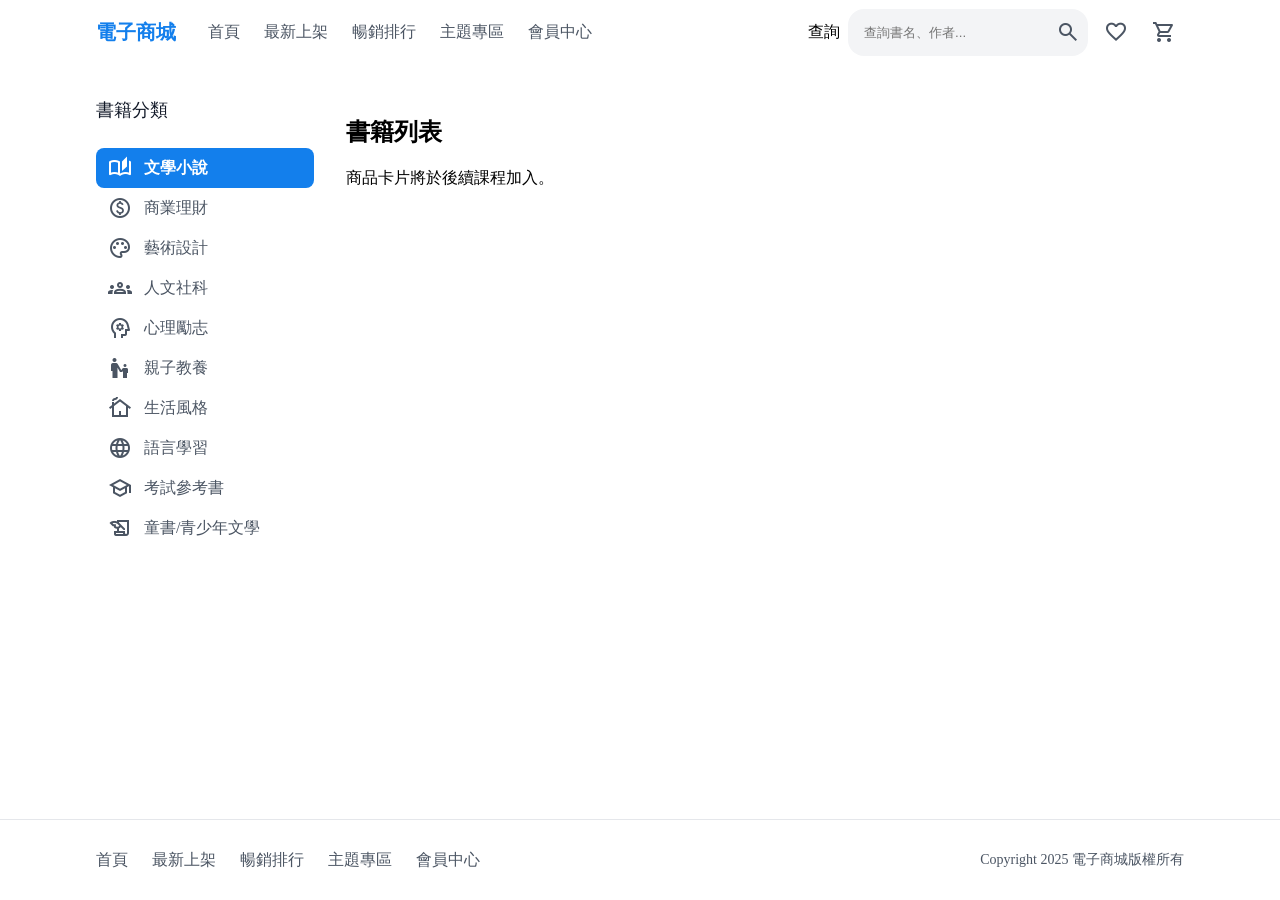
==== src/index.html @ 8ecd24e6 "feat(aside): 書籍分類選單樣式設定" ====
<!DOCTYPE html>
<html lang="zh-Hant">
  <head>
    <meta charset="UTF-8" />
    <meta name="viewport" content="width=device-width, initial-scale=1.0" />
    <title>電子商城</title>
    <link rel="stylesheet" href="style.min.css" />
    <link href="https://fonts.googleapis.com/css2?family=Material+Symbols+Outlined" rel="stylesheet" />
  </head>
  <body>
    <section>
        <header>
      <div class="container">
          <div class="header-inner">
            <div class="header-brand">
              <h3 class="site-title">電子商城</h3>
            <nav>
                <a href="#">首頁</a>
                <a href="#">最新上架</a>
                <a href="#">暢銷排行</a>
                <a href="#">主題專區</a>
                <a href="#">會員中心</a>
            </nav>
            </div>
            <div class="header-actions">
              <label for="book-search">查詢</label>
                <div class="search">
                <input id="book-search" type="search" placeholder="查詢書名、作者..." />
                <button type="button" aria-label="搜尋">
                  <span class="material-symbols-outlined" aria-hidden="true">search</span>
                </button>
              </div>
              <button type="button" aria-label="我的最愛">
                <span class="material-symbols-outlined" aria-hidden="true">favorite</span>
              </button>
              <button type="button" aria-label="購物車">
                <span class="material-symbols-outlined" aria-hidden="true">shopping_cart</span>
              </button>
            </div>
          </div>
        </div>
      </header>
      <div class="main">
        <div class="container">
          <div class="content-layout">
            <aside class="category-sidebar">
              <h2 id="category-title">書籍分類</h2>
              <nav class="category-nav" aria-labelledby="category-title">
                <a href="#" class="active" aria-current="true">
      <span class="material-symbols-outlined" aria-hidden="true">auto_stories</span>
      <span>文學小說</span>
    </a>
    <a href="#">
      <span class="material-symbols-outlined" aria-hidden="true">paid</span>
      <span>商業理財</span>
    </a>
    <a href="#">
      <span class="material-symbols-outlined" aria-hidden="true">palette</span>
      <span>藝術設計</span>
    </a>
    <a href="#">
      <span class="material-symbols-outlined" aria-hidden="true">groups</span>
      <span>人文社科</span>
    </a>
    <a href="#">
      <span class="material-symbols-outlined" aria-hidden="true">psychology</span>
      <span>心理勵志</span>
    </a>
    <a href="#">
      <span class="material-symbols-outlined" aria-hidden="true">escalator_warning</span>
      <span>親子教養</span>
    </a>
    <a href="#">
      <span class="material-symbols-outlined" aria-hidden="true">cottage</span>
      <span>生活風格</span>
    </a>
    <a href="#">
      <span class="material-symbols-outlined" aria-hidden="true">language</span>
      <span>語言學習</span>
    </a>
    <a href="#">
      <span class="material-symbols-outlined" aria-hidden="true">school</span>
      <span>考試參考書</span>
    </a>
    <a href="#">
      <span class="material-symbols-outlined" aria-hidden="true">history_edu</span>
      <span>童書/青少年文學</span>
    </a>
              </nav>
            </aside>
            <main class="book-main">
              <h1>書籍列表</h1>
              <p>商品卡片將於後續課程加入。</p>
            </main>
          </div>
        </div>
      </div>
      <footer>
        <div class="container">
          <div class="footer-inner">
            <nav class="footer-nav" aria-label="頁尾導覽">
              <a href="#">首頁</a>
              <a href="#">最新上架</a>
              <a href="#">暢銷排行</a>
              <a href="#">主題專區</a>
              <a href="#">會員中心</a>
            </nav>
            <p>Copyright 2025 電子商城版權所有</p>
          </div>
        </div>
      </footer>
    </section>
  </body>
</html>
---- src/style.min.css ----
section{display:flex;flex-direction:column;min-height:100vh}section>.main{flex-grow:1}.container{width:100%;max-width:90vw;box-sizing:border-box;margin:0 auto;padding-left:2rem;padding-right:2rem}a{color:var(--text-color);text-decoration:none}a:hover{color:var(--primary-color)}a:focus-visible{outline:2px solid var(--primary-color);outline-offset:3px}header .material-symbols-outlined{font-size:1.5rem;line-height:1}.container{width:100%;max-width:90vw;box-sizing:border-box;margin:0px auto;padding-left:2rem;padding-right:2rem}.container .header-inner{height:4rem;display:flex;justify-content:space-between;align-items:center}.container .header-inner div.search{display:flex;align-items:stretch;gap:0}.container .header-inner div.search .search input:focus-visible,.container .header-inner div.search button:focus-visible{outline:2px solid var(--primary-color);outline-offset:3px}.container .header-inner div.search input{border-top-left-radius:1rem;border-bottom-left-radius:1rem;width:200px;padding:1rem .5rem 1rem 1rem;border:none;background-color:var(--gray-color-100)}.container .header-inner div.search button{border-top-right-radius:1rem;border-bottom-right-radius:1rem;padding:.5rem;border:none;background-color:var(--gray-color-100);cursor:pointer}.container .header-inner button{background-color:rgba(0,0,0,0);padding:.5rem;border:none;cursor:pointer;color:var(--text-color);display:inline-flex;align-items:center;justify-content:center}.container .header-inner .site-title{margin:0px;font-size:1.25rem;font-weight:700;line-height:1.75rem;color:#137fec}.container .header-inner .header-actions{display:flex;gap:.5rem}.container .header-inner .header-brand,.container .header-inner .header-actions{display:flex;align-items:center}.container .header-inner .header-brand.header-brand,.container .header-inner .header-actions.header-brand{gap:2rem}.container .header-inner .header-brand.header-actions,.container .header-inner .header-actions.header-actions{gap:.5rem}.container .header-inner nav{display:flex;gap:1.5rem}.content-layout{display:flex;align-items:flex-start;gap:2rem;padding-block:2rem}.content-layout h2{margin:0;font-weight:500;font-size:1.125rem;line-height:1.75rem;color:var(--header-color)}.category-sidebar{width:20%;flex-shrink:0}.book-main{flex:1 1 0%;min-width:0;overflow-wrap:anywhere}.category-nav{margin-block:1.5rem}.category-nav a{display:flex;align-items:center;gap:.75rem;padding:.5rem .75rem;border-radius:.5rem;overflow-wrap:anywhere}.category-nav .material-symbols-outlined{flex-shrink:0;font-size:1.5rem;line-height:1}.category-nav a:hover{background-color:var(--gray-color-100);color:var(--primary-color)}.category-nav a.active{background-color:var(--primary-color);color:#fff;font-weight:700}footer{border-top:1px solid var(--border-color)}footer .footer-inner{display:flex;flex-wrap:wrap;justify-content:space-between;align-items:center;gap:1rem 1.5rem;padding-block:1rem}footer .footer-nav{display:flex;flex-wrap:wrap;gap:.75rem 1.5rem}footer p{color:var(--text-color);font-size:.875rem;line-height:1.25rem}:root{--primary-color: #137fec;--text-color: #4b5563;--border-color: #e5e7eb;--gray-color-100: #f3f4f6;--header-color: #111827}html,body{margin:0;padding:0}/*# sourceMappingURL=style.min.css.map */
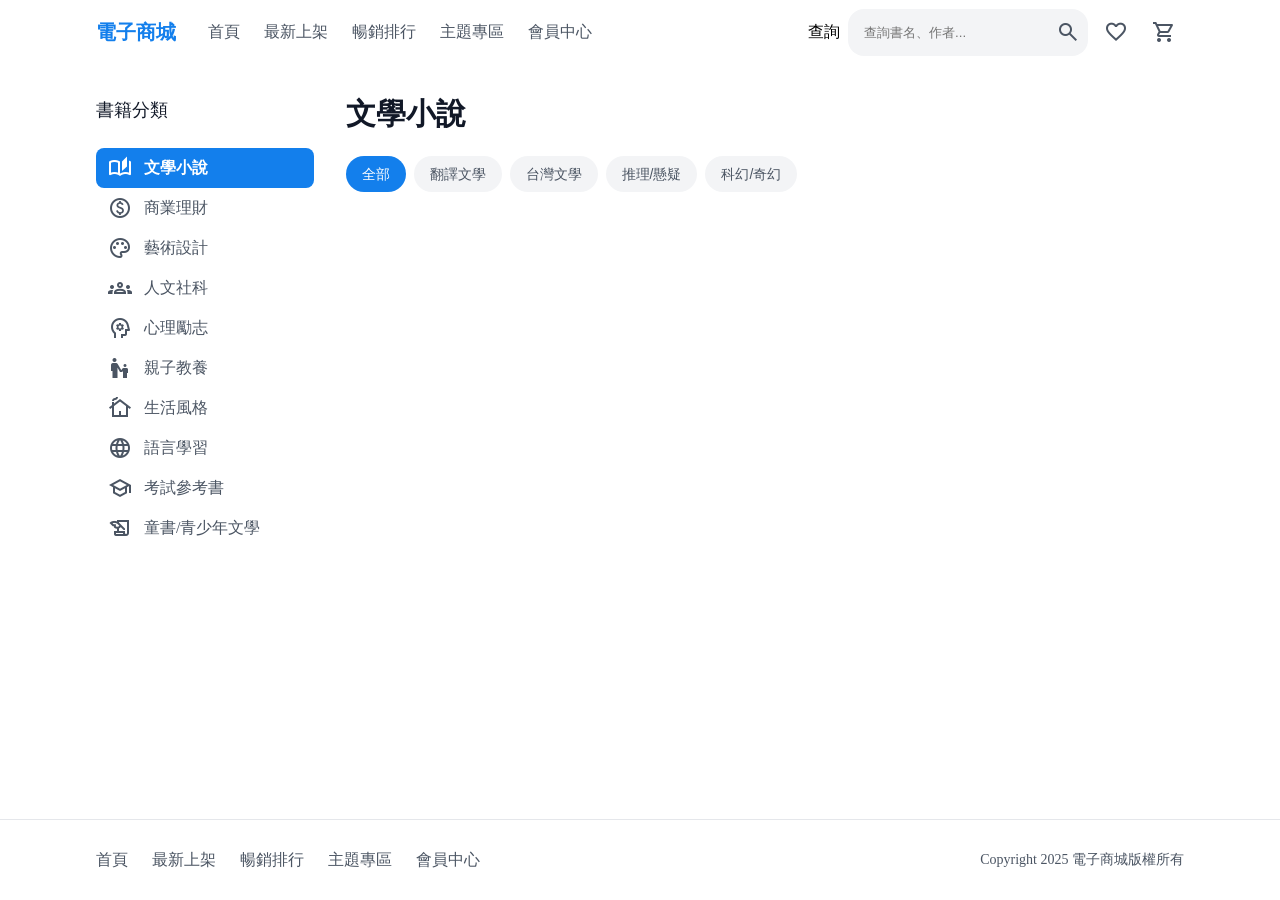
==== commit b28876b2: "feat(body): 書籍標籤樣式設定" ====
--- a/src/index.html
+++ b/src/index.html
@@ -89,8 +89,14 @@
               </nav>
             </aside>
             <main class="book-main">
-              <h1>書籍列表</h1>
-              <p>商品卡片將於後續課程加入。</p>
+              <h1>文學小說</h1>
+              <div class="tag">
+                <button type="button" class="selected">全部</button>
+                <button type="button">翻譯文學</button>
+                <button type="button">台灣文學</button>
+                <button type="button">推理/懸疑</button>
+                <button type="button">科幻/奇幻</button>
+              </div>
             </main>
           </div>
         </div>
--- a/src/style.min.css
+++ b/src/style.min.css
@@ -1 +1 @@
-section{display:flex;flex-direction:column;min-height:100vh}section>.main{flex-grow:1}.container{width:100%;max-width:90vw;box-sizing:border-box;margin:0 auto;padding-left:2rem;padding-right:2rem}a{color:var(--text-color);text-decoration:none}a:hover{color:var(--primary-color)}a:focus-visible{outline:2px solid var(--primary-color);outline-offset:3px}header .material-symbols-outlined{font-size:1.5rem;line-height:1}.container{width:100%;max-width:90vw;box-sizing:border-box;margin:0px auto;padding-left:2rem;padding-right:2rem}.container .header-inner{height:4rem;display:flex;justify-content:space-between;align-items:center}.container .header-inner div.search{display:flex;align-items:stretch;gap:0}.container .header-inner div.search .search input:focus-visible,.container .header-inner div.search button:focus-visible{outline:2px solid var(--primary-color);outline-offset:3px}.container .header-inner div.search input{border-top-left-radius:1rem;border-bottom-left-radius:1rem;width:200px;padding:1rem .5rem 1rem 1rem;border:none;background-color:var(--gray-color-100)}.container .header-inner div.search button{border-top-right-radius:1rem;border-bottom-right-radius:1rem;padding:.5rem;border:none;background-color:var(--gray-color-100);cursor:pointer}.container .header-inner button{background-color:rgba(0,0,0,0);padding:.5rem;border:none;cursor:pointer;color:var(--text-color);display:inline-flex;align-items:center;justify-content:center}.container .header-inner .site-title{margin:0px;font-size:1.25rem;font-weight:700;line-height:1.75rem;color:#137fec}.container .header-inner .header-actions{display:flex;gap:.5rem}.container .header-inner .header-brand,.container .header-inner .header-actions{display:flex;align-items:center}.container .header-inner .header-brand.header-brand,.container .header-inner .header-actions.header-brand{gap:2rem}.container .header-inner .header-brand.header-actions,.container .header-inner .header-actions.header-actions{gap:.5rem}.container .header-inner nav{display:flex;gap:1.5rem}.content-layout{display:flex;align-items:flex-start;gap:2rem;padding-block:2rem}.content-layout h2{margin:0;font-weight:500;font-size:1.125rem;line-height:1.75rem;color:var(--header-color)}.category-sidebar{width:20%;flex-shrink:0}.book-main{flex:1 1 0%;min-width:0;overflow-wrap:anywhere}.category-nav{margin-block:1.5rem}.category-nav a{display:flex;align-items:center;gap:.75rem;padding:.5rem .75rem;border-radius:.5rem;overflow-wrap:anywhere}.category-nav .material-symbols-outlined{flex-shrink:0;font-size:1.5rem;line-height:1}.category-nav a:hover{background-color:var(--gray-color-100);color:var(--primary-color)}.category-nav a.active{background-color:var(--primary-color);color:#fff;font-weight:700}footer{border-top:1px solid var(--border-color)}footer .footer-inner{display:flex;flex-wrap:wrap;justify-content:space-between;align-items:center;gap:1rem 1.5rem;padding-block:1rem}footer .footer-nav{display:flex;flex-wrap:wrap;gap:.75rem 1.5rem}footer p{color:var(--text-color);font-size:.875rem;line-height:1.25rem}:root{--primary-color: #137fec;--text-color: #4b5563;--border-color: #e5e7eb;--gray-color-100: #f3f4f6;--header-color: #111827}html,body{margin:0;padding:0}/*# sourceMappingURL=style.min.css.map */+section{display:flex;flex-direction:column;min-height:100vh}section>.main{flex-grow:1}.container{width:100%;max-width:90vw;box-sizing:border-box;margin:0 auto;padding-left:2rem;padding-right:2rem}a{color:var(--text-color);text-decoration:none}a:hover{color:var(--primary-color)}a:focus-visible{outline:2px solid var(--primary-color);outline-offset:3px}header .material-symbols-outlined{font-size:1.5rem;line-height:1}.container{width:100%;max-width:90vw;box-sizing:border-box;margin:0px auto;padding-left:2rem;padding-right:2rem}.container .header-inner{height:4rem;display:flex;justify-content:space-between;align-items:center}.container .header-inner div.search{display:flex;align-items:stretch;gap:0}.container .header-inner div.search .search input:focus-visible,.container .header-inner div.search button:focus-visible{outline:2px solid var(--primary-color);outline-offset:3px}.container .header-inner div.search input{border-top-left-radius:1rem;border-bottom-left-radius:1rem;width:200px;padding:1rem .5rem 1rem 1rem;border:none;background-color:var(--gray-color-100)}.container .header-inner div.search button{border-top-right-radius:1rem;border-bottom-right-radius:1rem;padding:.5rem;border:none;background-color:var(--gray-color-100);cursor:pointer}.container .header-inner button{background-color:rgba(0,0,0,0);padding:.5rem;border:none;cursor:pointer;color:var(--text-color);display:inline-flex;align-items:center;justify-content:center}.container .header-inner .site-title{margin:0px;font-size:1.25rem;font-weight:700;line-height:1.75rem;color:#137fec}.container .header-inner .header-actions{display:flex;gap:.5rem}.container .header-inner .header-brand,.container .header-inner .header-actions{display:flex;align-items:center}.container .header-inner .header-brand.header-brand,.container .header-inner .header-actions.header-brand{gap:2rem}.container .header-inner .header-brand.header-actions,.container .header-inner .header-actions.header-actions{gap:.5rem}.container .header-inner nav{display:flex;gap:1.5rem}.content-layout{display:flex;align-items:flex-start;gap:2rem;padding-block:2rem}.content-layout h2{margin:0;font-weight:500;font-size:1.125rem;line-height:1.75rem;color:var(--header-color)}.category-sidebar{width:20%;flex-shrink:0}.book-main{flex:1 1 0%;min-width:0;overflow-wrap:anywhere}.book-main h1{margin:0 0 1.5rem;font-weight:600;font-size:1.875rem;line-height:2.25rem;color:var(--header-color)}.book-main .tag{display:flex;flex-wrap:wrap;gap:.5rem;margin-bottom:2rem}.book-main .tag button{padding:.5rem 1rem;border:0;border-radius:1.5rem;font-size:.875rem;font-weight:500;line-height:1.25rem;color:var(--text-color);background-color:var(--gray-color-100);cursor:pointer}.book-main .tag button:focus-visible{outline:2px solid var(--primary-color);outline-offset:3px}.book-main .tag button.selected{background-color:var(--primary-color);color:#fff}.category-nav{margin-block:1.5rem}.category-nav a{display:flex;align-items:center;gap:.75rem;padding:.5rem .75rem;border-radius:.5rem;overflow-wrap:anywhere}.category-nav .material-symbols-outlined{flex-shrink:0;font-size:1.5rem;line-height:1}.category-nav a:hover{background-color:var(--gray-color-100);color:var(--primary-color)}.category-nav a.active{background-color:var(--primary-color);color:#fff;font-weight:700}footer{border-top:1px solid var(--border-color)}footer .footer-inner{display:flex;flex-wrap:wrap;justify-content:space-between;align-items:center;gap:1rem 1.5rem;padding-block:1rem}footer .footer-nav{display:flex;flex-wrap:wrap;gap:.75rem 1.5rem}footer p{color:var(--text-color);font-size:.875rem;line-height:1.25rem}:root{--primary-color: #137fec;--text-color: #4b5563;--border-color: #e5e7eb;--gray-color-100: #f3f4f6;--header-color: #111827}html,body{margin:0;padding:0}/*# sourceMappingURL=style.min.css.map */
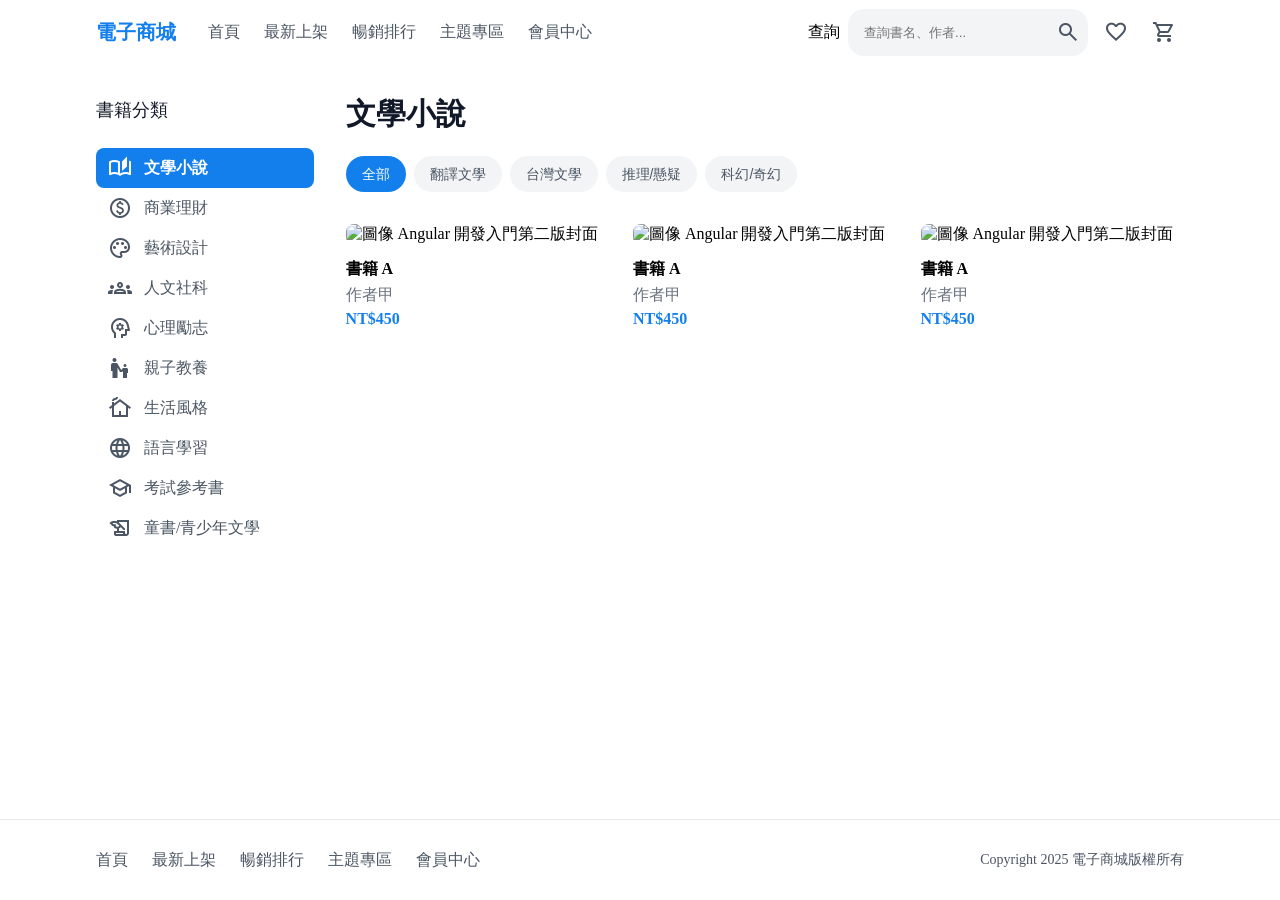
==== commit 81e1ded9: "feat(body): 書籍清單樣式設定" ====
--- a/src/index.html
+++ b/src/index.html
@@ -97,6 +97,26 @@
                 <button type="button">推理/懸疑</button>
                 <button type="button">科幻/奇幻</button>
               </div>
+              <div class="books">
+                <div>
+                  <img src="./assets/images/angular.jpg" alt="圖像 Angular 開發入門第二版封面" />
+                  <h4>書籍 A</h4>
+                  <span>作者甲</span>
+                  <span>NT$450</span>
+                </div>
+                <div>
+                  <img src="./assets/images/angular.jpg" alt="圖像 Angular 開發入門第二版封面" />
+                  <h4>書籍 A</h4>
+                  <span>作者甲</span>
+                  <span>NT$450</span>
+                </div>
+                <div>
+                  <img src="./assets/images/angular.jpg" alt="圖像 Angular 開發入門第二版封面" />
+                  <h4>書籍 A</h4>
+                  <span>作者甲</span>
+                  <span>NT$450</span>
+                </div>
+              </div>
             </main>
           </div>
         </div>
--- a/src/style.min.css
+++ b/src/style.min.css
@@ -1 +1 @@
-section{display:flex;flex-direction:column;min-height:100vh}section>.main{flex-grow:1}.container{width:100%;max-width:90vw;box-sizing:border-box;margin:0 auto;padding-left:2rem;padding-right:2rem}a{color:var(--text-color);text-decoration:none}a:hover{color:var(--primary-color)}a:focus-visible{outline:2px solid var(--primary-color);outline-offset:3px}header .material-symbols-outlined{font-size:1.5rem;line-height:1}.container{width:100%;max-width:90vw;box-sizing:border-box;margin:0px auto;padding-left:2rem;padding-right:2rem}.container .header-inner{height:4rem;display:flex;justify-content:space-between;align-items:center}.container .header-inner div.search{display:flex;align-items:stretch;gap:0}.container .header-inner div.search .search input:focus-visible,.container .header-inner div.search button:focus-visible{outline:2px solid var(--primary-color);outline-offset:3px}.container .header-inner div.search input{border-top-left-radius:1rem;border-bottom-left-radius:1rem;width:200px;padding:1rem .5rem 1rem 1rem;border:none;background-color:var(--gray-color-100)}.container .header-inner div.search button{border-top-right-radius:1rem;border-bottom-right-radius:1rem;padding:.5rem;border:none;background-color:var(--gray-color-100);cursor:pointer}.container .header-inner button{background-color:rgba(0,0,0,0);padding:.5rem;border:none;cursor:pointer;color:var(--text-color);display:inline-flex;align-items:center;justify-content:center}.container .header-inner .site-title{margin:0px;font-size:1.25rem;font-weight:700;line-height:1.75rem;color:#137fec}.container .header-inner .header-actions{display:flex;gap:.5rem}.container .header-inner .header-brand,.container .header-inner .header-actions{display:flex;align-items:center}.container .header-inner .header-brand.header-brand,.container .header-inner .header-actions.header-brand{gap:2rem}.container .header-inner .header-brand.header-actions,.container .header-inner .header-actions.header-actions{gap:.5rem}.container .header-inner nav{display:flex;gap:1.5rem}.content-layout{display:flex;align-items:flex-start;gap:2rem;padding-block:2rem}.content-layout h2{margin:0;font-weight:500;font-size:1.125rem;line-height:1.75rem;color:var(--header-color)}.category-sidebar{width:20%;flex-shrink:0}.book-main{flex:1 1 0%;min-width:0;overflow-wrap:anywhere}.book-main h1{margin:0 0 1.5rem;font-weight:600;font-size:1.875rem;line-height:2.25rem;color:var(--header-color)}.book-main .tag{display:flex;flex-wrap:wrap;gap:.5rem;margin-bottom:2rem}.book-main .tag button{padding:.5rem 1rem;border:0;border-radius:1.5rem;font-size:.875rem;font-weight:500;line-height:1.25rem;color:var(--text-color);background-color:var(--gray-color-100);cursor:pointer}.book-main .tag button:focus-visible{outline:2px solid var(--primary-color);outline-offset:3px}.book-main .tag button.selected{background-color:var(--primary-color);color:#fff}.category-nav{margin-block:1.5rem}.category-nav a{display:flex;align-items:center;gap:.75rem;padding:.5rem .75rem;border-radius:.5rem;overflow-wrap:anywhere}.category-nav .material-symbols-outlined{flex-shrink:0;font-size:1.5rem;line-height:1}.category-nav a:hover{background-color:var(--gray-color-100);color:var(--primary-color)}.category-nav a.active{background-color:var(--primary-color);color:#fff;font-weight:700}footer{border-top:1px solid var(--border-color)}footer .footer-inner{display:flex;flex-wrap:wrap;justify-content:space-between;align-items:center;gap:1rem 1.5rem;padding-block:1rem}footer .footer-nav{display:flex;flex-wrap:wrap;gap:.75rem 1.5rem}footer p{color:var(--text-color);font-size:.875rem;line-height:1.25rem}:root{--primary-color: #137fec;--text-color: #4b5563;--border-color: #e5e7eb;--gray-color-100: #f3f4f6;--header-color: #111827}html,body{margin:0;padding:0}/*# sourceMappingURL=style.min.css.map */+section{display:flex;flex-direction:column;min-height:100vh}section>.main{flex-grow:1}.container{width:100%;max-width:90vw;box-sizing:border-box;margin:0 auto;padding-left:2rem;padding-right:2rem}a{color:var(--text-color);text-decoration:none}a:hover{color:var(--primary-color)}a:focus-visible{outline:2px solid var(--primary-color);outline-offset:3px}header .material-symbols-outlined{font-size:1.5rem;line-height:1}.container{width:100%;max-width:90vw;box-sizing:border-box;margin:0px auto;padding-left:2rem;padding-right:2rem}.container .header-inner{height:4rem;display:flex;justify-content:space-between;align-items:center}.container .header-inner div.search{display:flex;align-items:stretch;gap:0}.container .header-inner div.search .search input:focus-visible,.container .header-inner div.search button:focus-visible{outline:2px solid var(--primary-color);outline-offset:3px}.container .header-inner div.search input{border-top-left-radius:1rem;border-bottom-left-radius:1rem;width:200px;padding:1rem .5rem 1rem 1rem;border:none;background-color:var(--gray-color-100)}.container .header-inner div.search button{border-top-right-radius:1rem;border-bottom-right-radius:1rem;padding:.5rem;border:none;background-color:var(--gray-color-100);cursor:pointer}.container .header-inner button{background-color:rgba(0,0,0,0);padding:.5rem;border:none;cursor:pointer;color:var(--text-color);display:inline-flex;align-items:center;justify-content:center}.container .header-inner .site-title{margin:0px;font-size:1.25rem;font-weight:700;line-height:1.75rem;color:#137fec}.container .header-inner .header-actions{display:flex;gap:.5rem}.container .header-inner .header-brand,.container .header-inner .header-actions{display:flex;align-items:center}.container .header-inner .header-brand.header-brand,.container .header-inner .header-actions.header-brand{gap:2rem}.container .header-inner .header-brand.header-actions,.container .header-inner .header-actions.header-actions{gap:.5rem}.container .header-inner nav{display:flex;gap:1.5rem}.content-layout{display:flex;align-items:flex-start;gap:2rem;padding-block:2rem}.content-layout h2{margin:0;font-weight:500;font-size:1.125rem;line-height:1.75rem;color:var(--header-color)}.category-sidebar{width:20%;flex-shrink:0}.book-main{flex:1 1 0%;min-width:0;overflow-wrap:anywhere}.book-main h1{margin:0 0 1.5rem;font-weight:600;font-size:1.875rem;line-height:2.25rem;color:var(--header-color)}.book-main .tag{display:flex;flex-wrap:wrap;gap:.5rem;margin-bottom:2rem}.book-main .tag button{padding:.5rem 1rem;border:0;border-radius:1.5rem;font-size:.875rem;font-weight:500;line-height:1.25rem;color:var(--text-color);background-color:var(--gray-color-100);cursor:pointer}.book-main .tag button:focus-visible{outline:2px solid var(--primary-color);outline-offset:3px}.book-main .tag button.selected{background-color:var(--primary-color);color:#fff}.category-nav{margin-block:1.5rem}.category-nav a{display:flex;align-items:center;gap:.75rem;padding:.5rem .75rem;border-radius:.5rem;overflow-wrap:anywhere}.category-nav .material-symbols-outlined{flex-shrink:0;font-size:1.5rem;line-height:1}.category-nav a:hover{background-color:var(--gray-color-100);color:var(--primary-color)}.category-nav a.active{background-color:var(--primary-color);color:#fff;font-weight:700}.books{display:grid;grid-template-columns:repeat(auto-fill, minmax(256px, 1fr));gap:2.5rem 1.5rem}.books>div{display:flex;flex-direction:column;gap:.25rem}.books>div img{display:block;width:100%;border-radius:.5rem}.books>div h4{margin:.5rem 0 0;font-size:1rem;font-weight:600;line-height:1.5rem}.books>div span:first-of-type{color:var(--gray-color-500)}.books>div span:last-of-type{color:var(--primary-color);font-weight:700}footer{border-top:1px solid var(--border-color)}footer .footer-inner{display:flex;flex-wrap:wrap;justify-content:space-between;align-items:center;gap:1rem 1.5rem;padding-block:1rem}footer .footer-nav{display:flex;flex-wrap:wrap;gap:.75rem 1.5rem}footer p{color:var(--text-color);font-size:.875rem;line-height:1.25rem}:root{--primary-color: #137fec;--text-color: #4b5563;--border-color: #e5e7eb;--gray-color-100: #f3f4f6;--gray-color-500: #6b7280;--header-color: #111827}html,body{margin:0;padding:0}/*# sourceMappingURL=style.min.css.map */
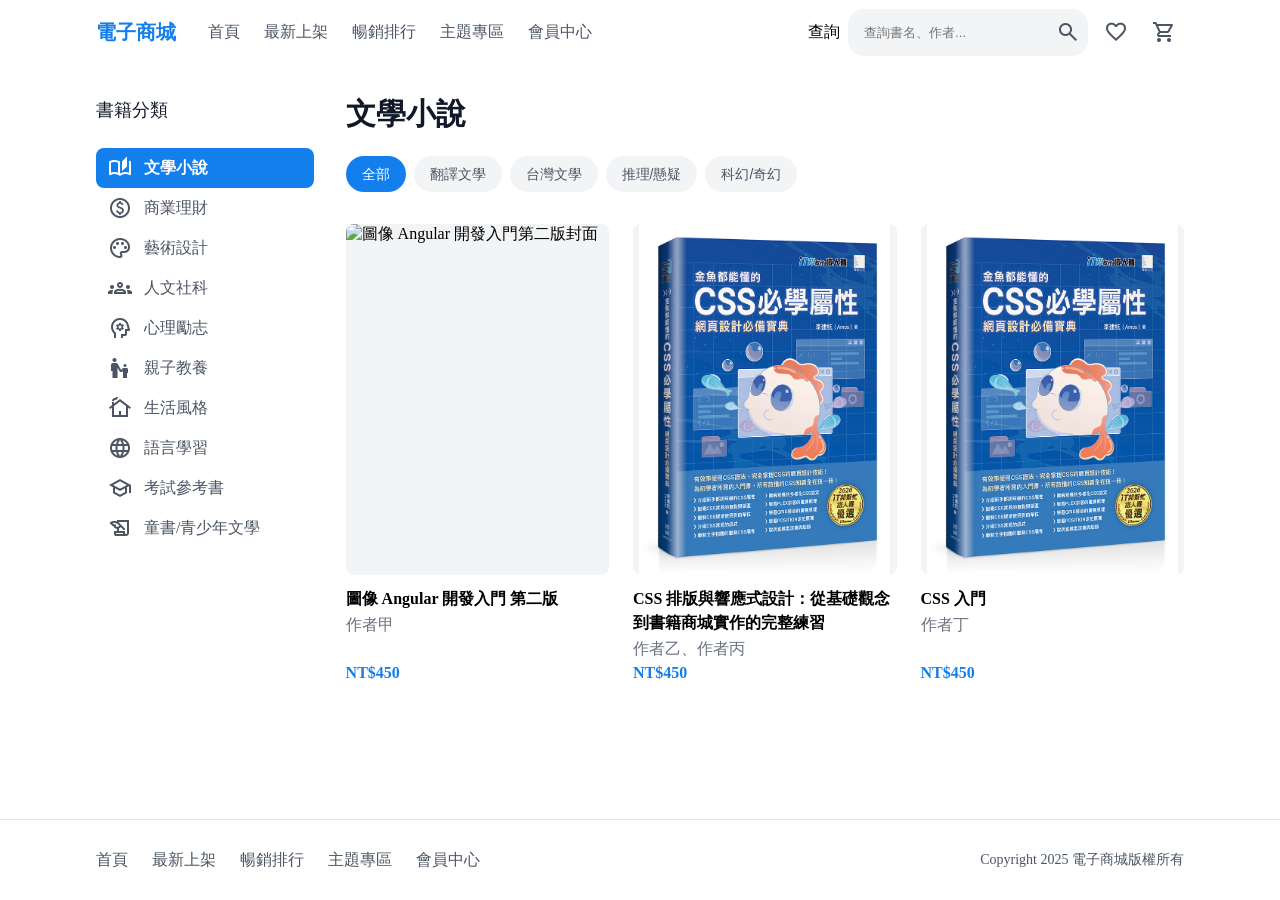
==== commit e5c4a862: "feat(body): 改善書籍卡片封面比例與文字對齊" ====
--- a/src/index.html
+++ b/src/index.html
@@ -100,20 +100,20 @@
               <div class="books">
                 <div>
                   <img src="./assets/images/angular.jpg" alt="圖像 Angular 開發入門第二版封面" />
-                  <h4>書籍 A</h4>
+                  <h4>圖像 Angular 開發入門 第二版</h4>
                   <span>作者甲</span>
                   <span>NT$450</span>
                 </div>
                 <div>
-                  <img src="./assets/images/angular.jpg" alt="圖像 Angular 開發入門第二版封面" />
-                  <h4>書籍 A</h4>
-                  <span>作者甲</span>
+                  <img src="./assets/images/css.jpg" alt="CSS 書籍封面" />
+                  <h4>CSS 排版與響應式設計：從基礎觀念到書籍商城實作的完整練習</h4>
+                  <span>作者乙、作者丙</span>
                   <span>NT$450</span>
                 </div>
                 <div>
-                  <img src="./assets/images/angular.jpg" alt="圖像 Angular 開發入門第二版封面" />
-                  <h4>書籍 A</h4>
-                  <span>作者甲</span>
+                  <img src="./assets/images/css.jpg" alt="CSS 書籍封面" />
+                  <h4>CSS 入門</h4>
+                  <span>作者丁</span>
                   <span>NT$450</span>
                 </div>
               </div>
--- a/src/style.min.css
+++ b/src/style.min.css
@@ -1 +1 @@
-section{display:flex;flex-direction:column;min-height:100vh}section>.main{flex-grow:1}.container{width:100%;max-width:90vw;box-sizing:border-box;margin:0 auto;padding-left:2rem;padding-right:2rem}a{color:var(--text-color);text-decoration:none}a:hover{color:var(--primary-color)}a:focus-visible{outline:2px solid var(--primary-color);outline-offset:3px}header .material-symbols-outlined{font-size:1.5rem;line-height:1}.container{width:100%;max-width:90vw;box-sizing:border-box;margin:0px auto;padding-left:2rem;padding-right:2rem}.container .header-inner{height:4rem;display:flex;justify-content:space-between;align-items:center}.container .header-inner div.search{display:flex;align-items:stretch;gap:0}.container .header-inner div.search .search input:focus-visible,.container .header-inner div.search button:focus-visible{outline:2px solid var(--primary-color);outline-offset:3px}.container .header-inner div.search input{border-top-left-radius:1rem;border-bottom-left-radius:1rem;width:200px;padding:1rem .5rem 1rem 1rem;border:none;background-color:var(--gray-color-100)}.container .header-inner div.search button{border-top-right-radius:1rem;border-bottom-right-radius:1rem;padding:.5rem;border:none;background-color:var(--gray-color-100);cursor:pointer}.container .header-inner button{background-color:rgba(0,0,0,0);padding:.5rem;border:none;cursor:pointer;color:var(--text-color);display:inline-flex;align-items:center;justify-content:center}.container .header-inner .site-title{margin:0px;font-size:1.25rem;font-weight:700;line-height:1.75rem;color:#137fec}.container .header-inner .header-actions{display:flex;gap:.5rem}.container .header-inner .header-brand,.container .header-inner .header-actions{display:flex;align-items:center}.container .header-inner .header-brand.header-brand,.container .header-inner .header-actions.header-brand{gap:2rem}.container .header-inner .header-brand.header-actions,.container .header-inner .header-actions.header-actions{gap:.5rem}.container .header-inner nav{display:flex;gap:1.5rem}.content-layout{display:flex;align-items:flex-start;gap:2rem;padding-block:2rem}.content-layout h2{margin:0;font-weight:500;font-size:1.125rem;line-height:1.75rem;color:var(--header-color)}.category-sidebar{width:20%;flex-shrink:0}.book-main{flex:1 1 0%;min-width:0;overflow-wrap:anywhere}.book-main h1{margin:0 0 1.5rem;font-weight:600;font-size:1.875rem;line-height:2.25rem;color:var(--header-color)}.book-main .tag{display:flex;flex-wrap:wrap;gap:.5rem;margin-bottom:2rem}.book-main .tag button{padding:.5rem 1rem;border:0;border-radius:1.5rem;font-size:.875rem;font-weight:500;line-height:1.25rem;color:var(--text-color);background-color:var(--gray-color-100);cursor:pointer}.book-main .tag button:focus-visible{outline:2px solid var(--primary-color);outline-offset:3px}.book-main .tag button.selected{background-color:var(--primary-color);color:#fff}.category-nav{margin-block:1.5rem}.category-nav a{display:flex;align-items:center;gap:.75rem;padding:.5rem .75rem;border-radius:.5rem;overflow-wrap:anywhere}.category-nav .material-symbols-outlined{flex-shrink:0;font-size:1.5rem;line-height:1}.category-nav a:hover{background-color:var(--gray-color-100);color:var(--primary-color)}.category-nav a.active{background-color:var(--primary-color);color:#fff;font-weight:700}.books{display:grid;grid-template-columns:repeat(auto-fill, minmax(256px, 1fr));gap:2.5rem 1.5rem}.books>div{display:flex;flex-direction:column;gap:.25rem}.books>div img{display:block;width:100%;border-radius:.5rem}.books>div h4{margin:.5rem 0 0;font-size:1rem;font-weight:600;line-height:1.5rem}.books>div span:first-of-type{color:var(--gray-color-500)}.books>div span:last-of-type{color:var(--primary-color);font-weight:700}footer{border-top:1px solid var(--border-color)}footer .footer-inner{display:flex;flex-wrap:wrap;justify-content:space-between;align-items:center;gap:1rem 1.5rem;padding-block:1rem}footer .footer-nav{display:flex;flex-wrap:wrap;gap:.75rem 1.5rem}footer p{color:var(--text-color);font-size:.875rem;line-height:1.25rem}:root{--primary-color: #137fec;--text-color: #4b5563;--border-color: #e5e7eb;--gray-color-100: #f3f4f6;--gray-color-500: #6b7280;--header-color: #111827}html,body{margin:0;padding:0}/*# sourceMappingURL=style.min.css.map */+section{display:flex;flex-direction:column;min-height:100vh}section>.main{flex-grow:1}.container{width:100%;max-width:90vw;box-sizing:border-box;margin:0 auto;padding-left:2rem;padding-right:2rem}a{color:var(--text-color);text-decoration:none}a:hover{color:var(--primary-color)}a:focus-visible{outline:2px solid var(--primary-color);outline-offset:3px}header .material-symbols-outlined{font-size:1.5rem;line-height:1}.container{width:100%;max-width:90vw;box-sizing:border-box;margin:0px auto;padding-left:2rem;padding-right:2rem}.container .header-inner{height:4rem;display:flex;justify-content:space-between;align-items:center}.container .header-inner div.search{display:flex;align-items:stretch;gap:0}.container .header-inner div.search .search input:focus-visible,.container .header-inner div.search button:focus-visible{outline:2px solid var(--primary-color);outline-offset:3px}.container .header-inner div.search input{border-top-left-radius:1rem;border-bottom-left-radius:1rem;width:200px;padding:1rem .5rem 1rem 1rem;border:none;background-color:var(--gray-color-100)}.container .header-inner div.search button{border-top-right-radius:1rem;border-bottom-right-radius:1rem;padding:.5rem;border:none;background-color:var(--gray-color-100);cursor:pointer}.container .header-inner button{background-color:rgba(0,0,0,0);padding:.5rem;border:none;cursor:pointer;color:var(--text-color);display:inline-flex;align-items:center;justify-content:center}.container .header-inner .site-title{margin:0px;font-size:1.25rem;font-weight:700;line-height:1.75rem;color:#137fec}.container .header-inner .header-actions{display:flex;gap:.5rem}.container .header-inner .header-brand,.container .header-inner .header-actions{display:flex;align-items:center}.container .header-inner .header-brand.header-brand,.container .header-inner .header-actions.header-brand{gap:2rem}.container .header-inner .header-brand.header-actions,.container .header-inner .header-actions.header-actions{gap:.5rem}.container .header-inner nav{display:flex;gap:1.5rem}.content-layout{display:flex;align-items:flex-start;gap:2rem;padding-block:2rem}.content-layout h2{margin:0;font-weight:500;font-size:1.125rem;line-height:1.75rem;color:var(--header-color)}.category-sidebar{width:20%;flex-shrink:0}.book-main{flex:1 1 0%;min-width:0;overflow-wrap:anywhere}.book-main h1{margin:0 0 1.5rem;font-weight:600;font-size:1.875rem;line-height:2.25rem;color:var(--header-color)}.book-main .tag{display:flex;flex-wrap:wrap;gap:.5rem;margin-bottom:2rem}.book-main .tag button{padding:.5rem 1rem;border:0;border-radius:1.5rem;font-size:.875rem;font-weight:500;line-height:1.25rem;color:var(--text-color);background-color:var(--gray-color-100);cursor:pointer}.book-main .tag button:focus-visible{outline:2px solid var(--primary-color);outline-offset:3px}.book-main .tag button.selected{background-color:var(--primary-color);color:#fff}.category-nav{margin-block:1.5rem}.category-nav a{display:flex;align-items:center;gap:.75rem;padding:.5rem .75rem;border-radius:.5rem;overflow-wrap:anywhere}.category-nav .material-symbols-outlined{flex-shrink:0;font-size:1.5rem;line-height:1}.category-nav a:hover{background-color:var(--gray-color-100);color:var(--primary-color)}.category-nav a.active{background-color:var(--primary-color);color:#fff;font-weight:700}.books{display:grid;grid-template-columns:repeat(auto-fill, minmax(256px, 1fr));gap:2.5rem 1.5rem}.books>div{display:flex;flex-direction:column;gap:.25rem;min-width:0;overflow-wrap:anywhere}.books>div img{display:block;width:100%;border-radius:.5rem;aspect-ratio:3/4;-o-object-fit:contain;object-fit:contain;background:var(--gray-color-100)}.books>div h4{margin:.5rem 0 0;font-size:1rem;font-weight:600;line-height:1.5rem}.books>div span:first-of-type{color:var(--gray-color-500)}.books>div span:last-of-type{color:var(--primary-color);font-weight:700;margin-top:auto}footer{border-top:1px solid var(--border-color)}footer .footer-inner{display:flex;flex-wrap:wrap;justify-content:space-between;align-items:center;gap:1rem 1.5rem;padding-block:1rem}footer .footer-nav{display:flex;flex-wrap:wrap;gap:.75rem 1.5rem}footer p{color:var(--text-color);font-size:.875rem;line-height:1.25rem}:root{--primary-color: #137fec;--text-color: #4b5563;--border-color: #e5e7eb;--gray-color-100: #f3f4f6;--gray-color-500: #6b7280;--header-color: #111827}html,body{margin:0;padding:0}/*# sourceMappingURL=style.min.css.map */
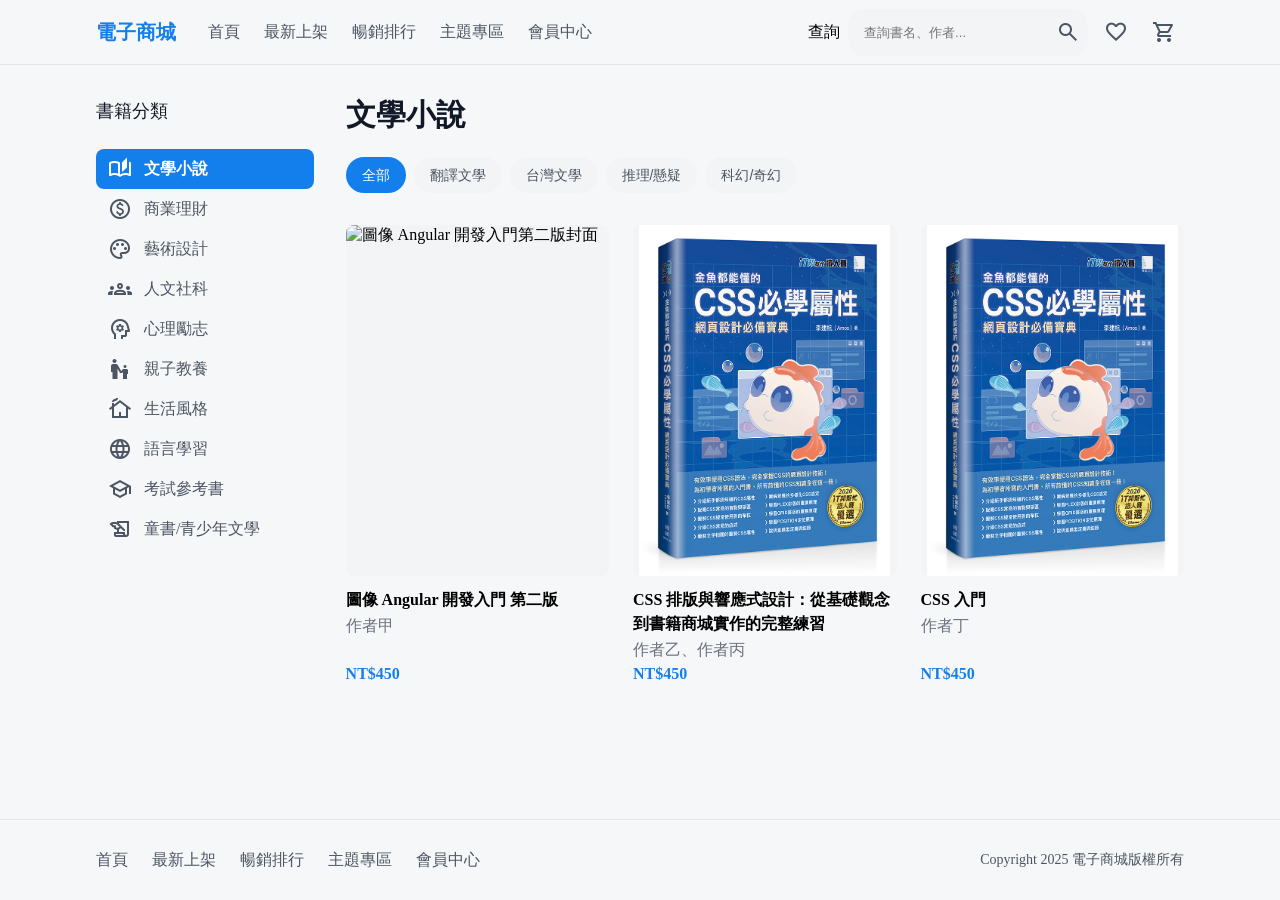
==== commit a35575e3: "feat(phone): 補上手機搜尋與分類入口" ====
--- a/src/index.html
+++ b/src/index.html
@@ -5,7 +5,7 @@
     <meta name="viewport" content="width=device-width, initial-scale=1.0" />
     <title>電子商城</title>
     <link rel="stylesheet" href="style.min.css" />
-    <link href="https://fonts.googleapis.com/css2?family=Material+Symbols+Outlined" rel="stylesheet" />
+    <link href="https://fonts.googleapis.com/css2?family=MaterialSymbolsOutlined" rel="stylesheet" />
   </head>
   <body>
     <section>
@@ -90,6 +90,25 @@
             </aside>
             <main class="book-main">
               <h1>文學小說</h1>
+              <div class="mobile-tools">
+                <label for="mobile-search">書名或作者</label>
+                <input id="mobile-search" type="search" placeholder="輸入書名或作者" />
+                <details>
+                  <summary>書籍分類</summary>
+                  <nav aria-label="手機書籍分類">
+                    <a href="#" aria-current="true">文學小說</a>
+                    <a href="#">商業理財</a>
+                    <a href="#">藝術設計</a>
+                    <a href="#">人文社科</a>
+                    <a href="#">心理勵志</a>
+                    <a href="#">親子教養</a>
+                    <a href="#">生活風格</a>
+                    <a href="#">語言學習</a>
+                    <a href="#">考試參考書</a>
+                    <a href="#">童書/青少年文學</a>
+                  </nav>
+                </details>
+              </div>
               <div class="tag">
                 <button type="button" class="selected">全部</button>
                 <button type="button">翻譯文學</button>
--- a/src/style.min.css
+++ b/src/style.min.css
@@ -1 +1 @@
-section{display:flex;flex-direction:column;min-height:100vh}section>.main{flex-grow:1}.container{width:100%;max-width:90vw;box-sizing:border-box;margin:0 auto;padding-left:2rem;padding-right:2rem}a{color:var(--text-color);text-decoration:none}a:hover{color:var(--primary-color)}a:focus-visible{outline:2px solid var(--primary-color);outline-offset:3px}header .material-symbols-outlined{font-size:1.5rem;line-height:1}.container{width:100%;max-width:90vw;box-sizing:border-box;margin:0px auto;padding-left:2rem;padding-right:2rem}.container .header-inner{height:4rem;display:flex;justify-content:space-between;align-items:center}.container .header-inner div.search{display:flex;align-items:stretch;gap:0}.container .header-inner div.search .search input:focus-visible,.container .header-inner div.search button:focus-visible{outline:2px solid var(--primary-color);outline-offset:3px}.container .header-inner div.search input{border-top-left-radius:1rem;border-bottom-left-radius:1rem;width:200px;padding:1rem .5rem 1rem 1rem;border:none;background-color:var(--gray-color-100)}.container .header-inner div.search button{border-top-right-radius:1rem;border-bottom-right-radius:1rem;padding:.5rem;border:none;background-color:var(--gray-color-100);cursor:pointer}.container .header-inner button{background-color:rgba(0,0,0,0);padding:.5rem;border:none;cursor:pointer;color:var(--text-color);display:inline-flex;align-items:center;justify-content:center}.container .header-inner .site-title{margin:0px;font-size:1.25rem;font-weight:700;line-height:1.75rem;color:#137fec}.container .header-inner .header-actions{display:flex;gap:.5rem}.container .header-inner .header-brand,.container .header-inner .header-actions{display:flex;align-items:center}.container .header-inner .header-brand.header-brand,.container .header-inner .header-actions.header-brand{gap:2rem}.container .header-inner .header-brand.header-actions,.container .header-inner .header-actions.header-actions{gap:.5rem}.container .header-inner nav{display:flex;gap:1.5rem}.content-layout{display:flex;align-items:flex-start;gap:2rem;padding-block:2rem}.content-layout h2{margin:0;font-weight:500;font-size:1.125rem;line-height:1.75rem;color:var(--header-color)}.category-sidebar{width:20%;flex-shrink:0}.book-main{flex:1 1 0%;min-width:0;overflow-wrap:anywhere}.book-main h1{margin:0 0 1.5rem;font-weight:600;font-size:1.875rem;line-height:2.25rem;color:var(--header-color)}.book-main .tag{display:flex;flex-wrap:wrap;gap:.5rem;margin-bottom:2rem}.book-main .tag button{padding:.5rem 1rem;border:0;border-radius:1.5rem;font-size:.875rem;font-weight:500;line-height:1.25rem;color:var(--text-color);background-color:var(--gray-color-100);cursor:pointer}.book-main .tag button:focus-visible{outline:2px solid var(--primary-color);outline-offset:3px}.book-main .tag button.selected{background-color:var(--primary-color);color:#fff}.category-nav{margin-block:1.5rem}.category-nav a{display:flex;align-items:center;gap:.75rem;padding:.5rem .75rem;border-radius:.5rem;overflow-wrap:anywhere}.category-nav .material-symbols-outlined{flex-shrink:0;font-size:1.5rem;line-height:1}.category-nav a:hover{background-color:var(--gray-color-100);color:var(--primary-color)}.category-nav a.active{background-color:var(--primary-color);color:#fff;font-weight:700}.books{display:grid;grid-template-columns:repeat(auto-fill, minmax(256px, 1fr));gap:2.5rem 1.5rem}.books>div{display:flex;flex-direction:column;gap:.25rem;min-width:0;overflow-wrap:anywhere}.books>div img{display:block;width:100%;border-radius:.5rem;aspect-ratio:3/4;-o-object-fit:contain;object-fit:contain;background:var(--gray-color-100)}.books>div h4{margin:.5rem 0 0;font-size:1rem;font-weight:600;line-height:1.5rem}.books>div span:first-of-type{color:var(--gray-color-500)}.books>div span:last-of-type{color:var(--primary-color);font-weight:700;margin-top:auto}footer{border-top:1px solid var(--border-color)}footer .footer-inner{display:flex;flex-wrap:wrap;justify-content:space-between;align-items:center;gap:1rem 1.5rem;padding-block:1rem}footer .footer-nav{display:flex;flex-wrap:wrap;gap:.75rem 1.5rem}footer p{color:var(--text-color);font-size:.875rem;line-height:1.25rem}:root{--primary-color: #137fec;--text-color: #4b5563;--border-color: #e5e7eb;--gray-color-100: #f3f4f6;--gray-color-500: #6b7280;--header-color: #111827}html,body{margin:0;padding:0}/*# sourceMappingURL=style.min.css.map */+section{display:flex;flex-direction:column;min-height:100vh}section>.main{flex-grow:1}.container{width:100%;max-width:90vw;box-sizing:border-box;margin:0 auto;padding-left:var(--container-padding-left);padding-right:var(--container-padding-right)}a{color:var(--text-color);text-decoration:none}a:hover{color:var(--primary-color)}a:focus-visible{outline:2px solid var(--primary-color);outline-offset:3px}:root{--search-bar-display: flex;--aside-display: block;--book-min-width: 256px;--container-padding-left: 2rem;--container-padding-right: 2rem;--nav-display: flex}@media(max-width: 1024px){:root{--search-bar-display: none;--aside-display: none;--book-min-width: 200px}}@media(max-width: 640px){:root{--container-padding-left: 1.5rem;--container-padding-right: 1.5rem;--nav-display: none}}header{border-bottom:solid 1px var(--border-color);background-color:var(--background-color);position:sticky;top:0;z-index:50}header .header-inner{height:4rem;display:flex;justify-content:space-between;align-items:center}header .header-inner .site-title{margin:0px;font-size:1.25rem;font-weight:700;line-height:1.75rem;color:#137fec}header .header-inner .header-brand,header .header-inner .header-actions{display:flex;align-items:center}header .header-inner .header-brand.header-brand,header .header-inner .header-actions.header-brand{min-width:0;flex-wrap:wrap;gap:.5rem 2rem}header .header-inner .header-brand.header-actions,header .header-inner .header-actions.header-actions{gap:.5rem}header .header-inner nav{display:var(--nav-display);flex-wrap:wrap;gap:1.5rem}header .header-inner label[for=book-search]{display:var(--search-bar-display)}header .header-inner div.search{display:var(--search-bar-display);align-items:stretch;gap:0}header .header-inner div.search input{border-top-left-radius:1rem;border-bottom-left-radius:1rem;width:200px;padding:1rem .5rem 1rem 1rem;border:none;background-color:var(--gray-color-100)}header .header-inner div.search button{border-top-right-radius:1rem;border-bottom-right-radius:1rem;padding:.5rem;border:none;background-color:var(--gray-color-100);cursor:pointer}header .header-inner .search input:focus-visible,header .header-inner button:focus-visible{outline:2px solid var(--primary-color);outline-offset:3px}header .header-inner button{background-color:rgba(0,0,0,0);padding:.5rem;border:none;cursor:pointer;color:var(--text-color);display:inline-flex;align-items:center;justify-content:center}header .material-symbols-outlined{font-size:1.5rem;line-height:1}.content-layout{display:flex;align-items:flex-start;gap:2rem;padding-block:2rem}.content-layout h2{margin:0;font-weight:500;font-size:1.125rem;line-height:1.75rem;color:var(--header-color)}.category-sidebar{display:var(--aside-display);width:20%;flex-shrink:0;position:sticky;top:6rem}.book-main{flex:1 1 0%;min-width:0;overflow-wrap:anywhere}.book-main h1{margin:0 0 1.5rem;font-weight:600;font-size:1.875rem;line-height:2.25rem;color:var(--header-color)}.book-main .tag{display:flex;flex-wrap:wrap;gap:.5rem;margin-bottom:2rem}.book-main .tag button{padding:.5rem 1rem;border:0;border-radius:1.5rem;font-size:.875rem;font-weight:500;line-height:1.25rem;color:var(--text-color);background-color:var(--gray-color-100);cursor:pointer}.book-main .tag button:focus-visible{outline:2px solid var(--primary-color);outline-offset:3px}.book-main .tag button.selected{background-color:var(--primary-color);color:#fff}.category-nav{margin-block:1.5rem}.category-nav a{display:flex;align-items:center;gap:.75rem;padding:.5rem .75rem;border-radius:.5rem;overflow-wrap:anywhere}.category-nav .material-symbols-outlined{flex-shrink:0;font-size:1.5rem;line-height:1}.category-nav a:hover{background-color:var(--gray-color-100);color:var(--primary-color)}.category-nav a.active{background-color:var(--primary-color);color:#fff;font-weight:700}.books{display:grid;grid-template-columns:repeat(auto-fill, minmax(min(100%, var(--book-min-width)), 1fr));gap:2.5rem 1.5rem}.books>div{display:flex;flex-direction:column;gap:.25rem;min-width:0;overflow-wrap:anywhere}.books>div img{display:block;width:100%;border-radius:.5rem;aspect-ratio:3/4;-o-object-fit:contain;object-fit:contain;background:var(--gray-color-100)}.books>div h4{margin:.5rem 0 0;font-size:1rem;font-weight:600;line-height:1.5rem}.books>div span:first-of-type{color:var(--gray-color-500)}.books>div span:last-of-type{color:var(--primary-color);font-weight:700;margin-top:auto}.mobile-tools{display:none}@media(max-width: 1024px){.mobile-tools{display:grid;gap:.75rem;margin-bottom:1.5rem}.mobile-tools input{width:100%;min-width:0;box-sizing:border-box;padding:.75rem}.mobile-tools summary{cursor:pointer;padding-block:.5rem}.mobile-tools nav{display:grid;gap:.5rem}}.mobile-tools :focus-visible{outline:2px solid var(--primary-color);outline-offset:3px}footer{border-top:1px solid var(--border-color)}footer .footer-inner{display:flex;flex-wrap:wrap;justify-content:space-between;align-items:center;gap:1rem 1.5rem;padding-block:1rem}footer .footer-nav{display:var(--nav-display);flex-wrap:wrap;gap:.75rem 1.5rem}footer p{color:var(--text-color);font-size:.875rem;line-height:1.25rem}:root{--primary-color: #137fec;--background-color: #f6f7f8;--text-color: #4b5563;--border-color: #e5e7eb;--gray-color-100: #f3f4f6;--gray-color-500: #6b7280;--header-color: #111827}html,body{margin:0;padding:0}body{background-color:var(--background-color)}/*# sourceMappingURL=style.min.css.map */
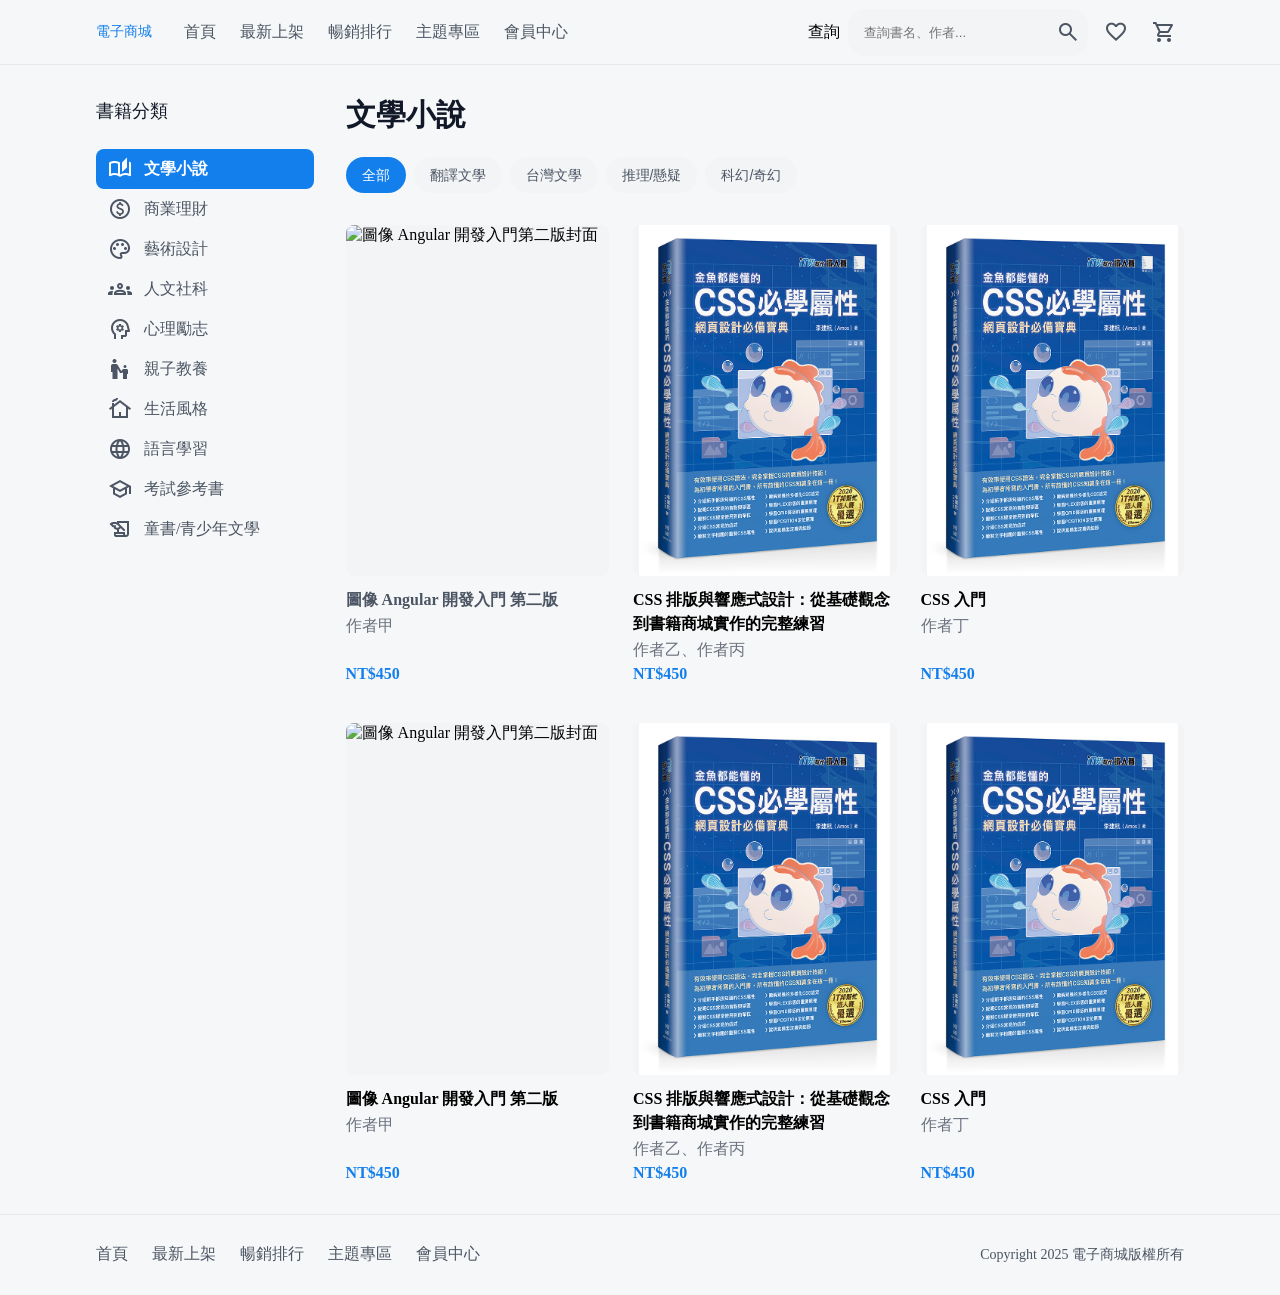
==== commit 9ddfe5d8: "feat(book): 書籍明細頁新增" ====
--- a/src/index.html
+++ b/src/index.html
@@ -119,6 +119,24 @@
               <div class="books">
                 <div>
                   <img src="./assets/images/angular.jpg" alt="圖像 Angular 開發入門第二版封面" />
+                 <h4><a href="./book.html">圖像 Angular 開發入門 第二版</a></h4>
+                  <span>作者甲</span>
+                  <span>NT$450</span>
+                </div>
+                <div>
+                  <img src="./assets/images/css.jpg" alt="CSS 書籍封面" />
+                  <h4>CSS 排版與響應式設計：從基礎觀念到書籍商城實作的完整練習</h4>
+                  <span>作者乙、作者丙</span>
+                  <span>NT$450</span>
+                </div>
+                <div>
+                  <img src="./assets/images/css.jpg" alt="CSS 書籍封面" />
+                  <h4>CSS 入門</h4>
+                  <span>作者丁</span>
+                  <span>NT$450</span>
+                </div>
+                <div>
+                  <img src="./assets/images/angular.jpg" alt="圖像 Angular 開發入門第二版封面" />
                   <h4>圖像 Angular 開發入門 第二版</h4>
                   <span>作者甲</span>
                   <span>NT$450</span>
--- a/src/style.min.css
+++ b/src/style.min.css
@@ -1 +1 @@
-section{display:flex;flex-direction:column;min-height:100vh}section>.main{flex-grow:1}.container{width:100%;max-width:90vw;box-sizing:border-box;margin:0 auto;padding-left:var(--container-padding-left);padding-right:var(--container-padding-right)}a{color:var(--text-color);text-decoration:none}a:hover{color:var(--primary-color)}a:focus-visible{outline:2px solid var(--primary-color);outline-offset:3px}:root{--search-bar-display: flex;--aside-display: block;--book-min-width: 256px;--container-padding-left: 2rem;--container-padding-right: 2rem;--nav-display: flex}@media(max-width: 1024px){:root{--search-bar-display: none;--aside-display: none;--book-min-width: 200px}}@media(max-width: 640px){:root{--container-padding-left: 1.5rem;--container-padding-right: 1.5rem;--nav-display: none}}header{border-bottom:solid 1px var(--border-color);background-color:var(--background-color);position:sticky;top:0;z-index:50}header .header-inner{height:4rem;display:flex;justify-content:space-between;align-items:center}header .header-inner .site-title{margin:0px;font-size:1.25rem;font-weight:700;line-height:1.75rem;color:#137fec}header .header-inner .header-brand,header .header-inner .header-actions{display:flex;align-items:center}header .header-inner .header-brand.header-brand,header .header-inner .header-actions.header-brand{min-width:0;flex-wrap:wrap;gap:.5rem 2rem}header .header-inner .header-brand.header-actions,header .header-inner .header-actions.header-actions{gap:.5rem}header .header-inner nav{display:var(--nav-display);flex-wrap:wrap;gap:1.5rem}header .header-inner label[for=book-search]{display:var(--search-bar-display)}header .header-inner div.search{display:var(--search-bar-display);align-items:stretch;gap:0}header .header-inner div.search input{border-top-left-radius:1rem;border-bottom-left-radius:1rem;width:200px;padding:1rem .5rem 1rem 1rem;border:none;background-color:var(--gray-color-100)}header .header-inner div.search button{border-top-right-radius:1rem;border-bottom-right-radius:1rem;padding:.5rem;border:none;background-color:var(--gray-color-100);cursor:pointer}header .header-inner .search input:focus-visible,header .header-inner button:focus-visible{outline:2px solid var(--primary-color);outline-offset:3px}header .header-inner button{background-color:rgba(0,0,0,0);padding:.5rem;border:none;cursor:pointer;color:var(--text-color);display:inline-flex;align-items:center;justify-content:center}header .material-symbols-outlined{font-size:1.5rem;line-height:1}.content-layout{display:flex;align-items:flex-start;gap:2rem;padding-block:2rem}.content-layout h2{margin:0;font-weight:500;font-size:1.125rem;line-height:1.75rem;color:var(--header-color)}.category-sidebar{display:var(--aside-display);width:20%;flex-shrink:0;position:sticky;top:6rem}.book-main{flex:1 1 0%;min-width:0;overflow-wrap:anywhere}.book-main h1{margin:0 0 1.5rem;font-weight:600;font-size:1.875rem;line-height:2.25rem;color:var(--header-color)}.book-main .tag{display:flex;flex-wrap:wrap;gap:.5rem;margin-bottom:2rem}.book-main .tag button{padding:.5rem 1rem;border:0;border-radius:1.5rem;font-size:.875rem;font-weight:500;line-height:1.25rem;color:var(--text-color);background-color:var(--gray-color-100);cursor:pointer}.book-main .tag button:focus-visible{outline:2px solid var(--primary-color);outline-offset:3px}.book-main .tag button.selected{background-color:var(--primary-color);color:#fff}.category-nav{margin-block:1.5rem}.category-nav a{display:flex;align-items:center;gap:.75rem;padding:.5rem .75rem;border-radius:.5rem;overflow-wrap:anywhere}.category-nav .material-symbols-outlined{flex-shrink:0;font-size:1.5rem;line-height:1}.category-nav a:hover{background-color:var(--gray-color-100);color:var(--primary-color)}.category-nav a.active{background-color:var(--primary-color);color:#fff;font-weight:700}.books{display:grid;grid-template-columns:repeat(auto-fill, minmax(min(100%, var(--book-min-width)), 1fr));gap:2.5rem 1.5rem}.books>div{display:flex;flex-direction:column;gap:.25rem;min-width:0;overflow-wrap:anywhere}.books>div img{display:block;width:100%;border-radius:.5rem;aspect-ratio:3/4;-o-object-fit:contain;object-fit:contain;background:var(--gray-color-100)}.books>div h4{margin:.5rem 0 0;font-size:1rem;font-weight:600;line-height:1.5rem}.books>div span:first-of-type{color:var(--gray-color-500)}.books>div span:last-of-type{color:var(--primary-color);font-weight:700;margin-top:auto}.mobile-tools{display:none}@media(max-width: 1024px){.mobile-tools{display:grid;gap:.75rem;margin-bottom:1.5rem}.mobile-tools input{width:100%;min-width:0;box-sizing:border-box;padding:.75rem}.mobile-tools summary{cursor:pointer;padding-block:.5rem}.mobile-tools nav{display:grid;gap:.5rem}}.mobile-tools :focus-visible{outline:2px solid var(--primary-color);outline-offset:3px}footer{border-top:1px solid var(--border-color)}footer .footer-inner{display:flex;flex-wrap:wrap;justify-content:space-between;align-items:center;gap:1rem 1.5rem;padding-block:1rem}footer .footer-nav{display:var(--nav-display);flex-wrap:wrap;gap:.75rem 1.5rem}footer p{color:var(--text-color);font-size:.875rem;line-height:1.25rem}:root{--primary-color: #137fec;--background-color: #f6f7f8;--text-color: #4b5563;--border-color: #e5e7eb;--gray-color-100: #f3f4f6;--gray-color-500: #6b7280;--header-color: #111827}html,body{margin:0;padding:0}body{background-color:var(--background-color)}/*# sourceMappingURL=style.min.css.map */+section{display:flex;flex-direction:column;min-height:100vh}section>.main{flex-grow:1}.container{width:100%;max-width:90vw;box-sizing:border-box;margin:0 auto;padding-left:var(--container-padding-left);padding-right:var(--container-padding-right)}a{color:var(--text-color);text-decoration:none}a:hover{color:var(--primary-color)}a:focus-visible{outline:2px solid var(--primary-color);outline-offset:3px}:root{--search-bar-display: flex;--aside-display: block;--book-min-width: 256px;--container-padding-left: 2rem;--container-padding-right: 2rem;--nav-display: flex}@media(max-width: 1024px){:root{--search-bar-display: none;--aside-display: none;--book-min-width: 200px}}@media(max-width: 640px){:root{--container-padding-left: 1.5rem;--container-padding-right: 1.5rem;--nav-display: none}}header{border-bottom:solid 1px var(--border-color);background-color:var(--background-color);position:sticky;top:0;z-index:50}header .header-inner{height:4rem;display:flex;justify-content:space-between;align-items:center}header .header-inner .site-title{margin:0px;font-size:.875rem;font-weight:400;line-height:1.25rem;color:#137fec}header .header-inner .header-brand,header .header-inner .header-actions{display:flex;align-items:center}header .header-inner .header-brand.header-brand,header .header-inner .header-actions.header-brand{min-width:0;flex-wrap:wrap;gap:.5rem 2rem}header .header-inner .header-brand.header-actions,header .header-inner .header-actions.header-actions{gap:.5rem}header .header-inner nav{display:var(--nav-display);flex-wrap:wrap;gap:1.5rem}header .header-inner label[for=book-search]{display:var(--search-bar-display)}header .header-inner div.search{display:var(--search-bar-display);align-items:stretch;gap:0}header .header-inner div.search input{border-top-left-radius:1rem;border-bottom-left-radius:1rem;width:200px;padding:1rem .5rem 1rem 1rem;border:none;background-color:var(--gray-color-100)}header .header-inner div.search button{border-top-right-radius:1rem;border-bottom-right-radius:1rem;padding:.5rem;border:none;cursor:pointer;background-color:var(--gray-color-100)}header .header-inner .search input:focus-visible,header .header-inner button:focus-visible{outline:2px solid var(--primary-color);outline-offset:3px}header .header-inner button{background-color:rgba(0,0,0,0);padding:.5rem;border:none;cursor:pointer;color:var(--text-color);display:inline-flex;align-items:center;justify-content:center}header .material-symbols-outlined{font-size:1.5rem;line-height:1}.content-layout{display:flex;align-items:flex-start;gap:2rem;padding-block:2rem}.content-layout h2{margin:0;font-size:1.125rem;font-weight:500;line-height:1.75rem;color:var(--header-color)}.category-sidebar{display:var(--aside-display);width:20%;flex-shrink:0;position:sticky;top:6rem}.book-main{flex:1 1 0%;min-width:0;overflow-wrap:anywhere}.book-main h1{margin:0 0 1.5rem;font-size:1.875rem;font-weight:600;line-height:2.25rem;color:var(--header-color)}.book-main .tag{display:flex;flex-wrap:wrap;gap:.5rem;margin-bottom:2rem}.book-main .tag button{padding:.5rem 1rem;border:0;border-radius:1.5rem;font-size:.875rem;font-weight:500;line-height:1.25rem;color:var(--text-color);background-color:var(--gray-color-100);cursor:pointer}.book-main .tag button:focus-visible{outline:2px solid var(--primary-color);outline-offset:3px}.book-main .tag button.selected{background-color:var(--primary-color);color:#fff}.category-nav{margin-block:1.5rem}.category-nav a{display:flex;align-items:center;gap:.75rem;padding:.5rem .75rem;border-radius:.5rem;overflow-wrap:anywhere}.category-nav .material-symbols-outlined{flex-shrink:0;font-size:1.5rem;line-height:1}.category-nav a:hover{background-color:var(--gray-color-100);color:var(--primary-color)}.category-nav a.active{background-color:var(--primary-color);color:#fff;font-weight:700}.books{display:grid;grid-template-columns:repeat(auto-fill, minmax(min(100%, var(--book-min-width)), 1fr));gap:2.5rem 1.5rem}.books>div{display:flex;flex-direction:column;gap:.25rem;min-width:0;overflow-wrap:anywhere}.books>div img{display:block;width:100%;border-radius:.5rem;aspect-ratio:3/4;-o-object-fit:contain;object-fit:contain;background:var(--gray-color-100)}.books>div h4{margin:.5rem 0 0;font-size:1rem;font-weight:600;line-height:1.5rem}.books>div div h4 a:hover{color:var(--primary-color)}.books>div div h4 a:focus-visible{outline:2px solid var(--primary-color);outline-offset:3px}.books>div span:first-of-type{color:var(--gray-color-500)}.books>div span:last-of-type{color:var(--primary-color);font-weight:700;margin-top:auto}.mobile-tools{display:none}@media(max-width: 1024px){.mobile-tools{display:grid;gap:.75rem;margin-bottom:1.5rem}.mobile-tools input{width:100%;min-width:0;box-sizing:border-box;padding:.75rem}.mobile-tools summary{cursor:pointer;padding-block:.5rem}.mobile-tools nav{display:grid;gap:.5rem}}.mobile-tools :focus-visible{outline:2px solid var(--primary-color);outline-offset:3px}footer{border-top:1px solid var(--border-color)}footer .footer-inner{display:flex;flex-wrap:wrap;justify-content:space-between;align-items:center;gap:1rem 1.5rem;padding-block:1rem}footer .footer-nav{display:var(--nav-display);flex-wrap:wrap;gap:.75rem 1.5rem}footer p{color:var(--text-color);font-size:.875rem;font-weight:400;line-height:1.25rem}:root{--primary-color: #137fec;--background-color: #f6f7f8;--text-color: #4b5563;--border-color: #e5e7eb;--gray-color-100: #f3f4f6;--gray-color-500: #6b7280;--header-color: #111827}html,body{margin:0;padding:0}body{background-color:var(--background-color)}/*# sourceMappingURL=style.min.css.map */
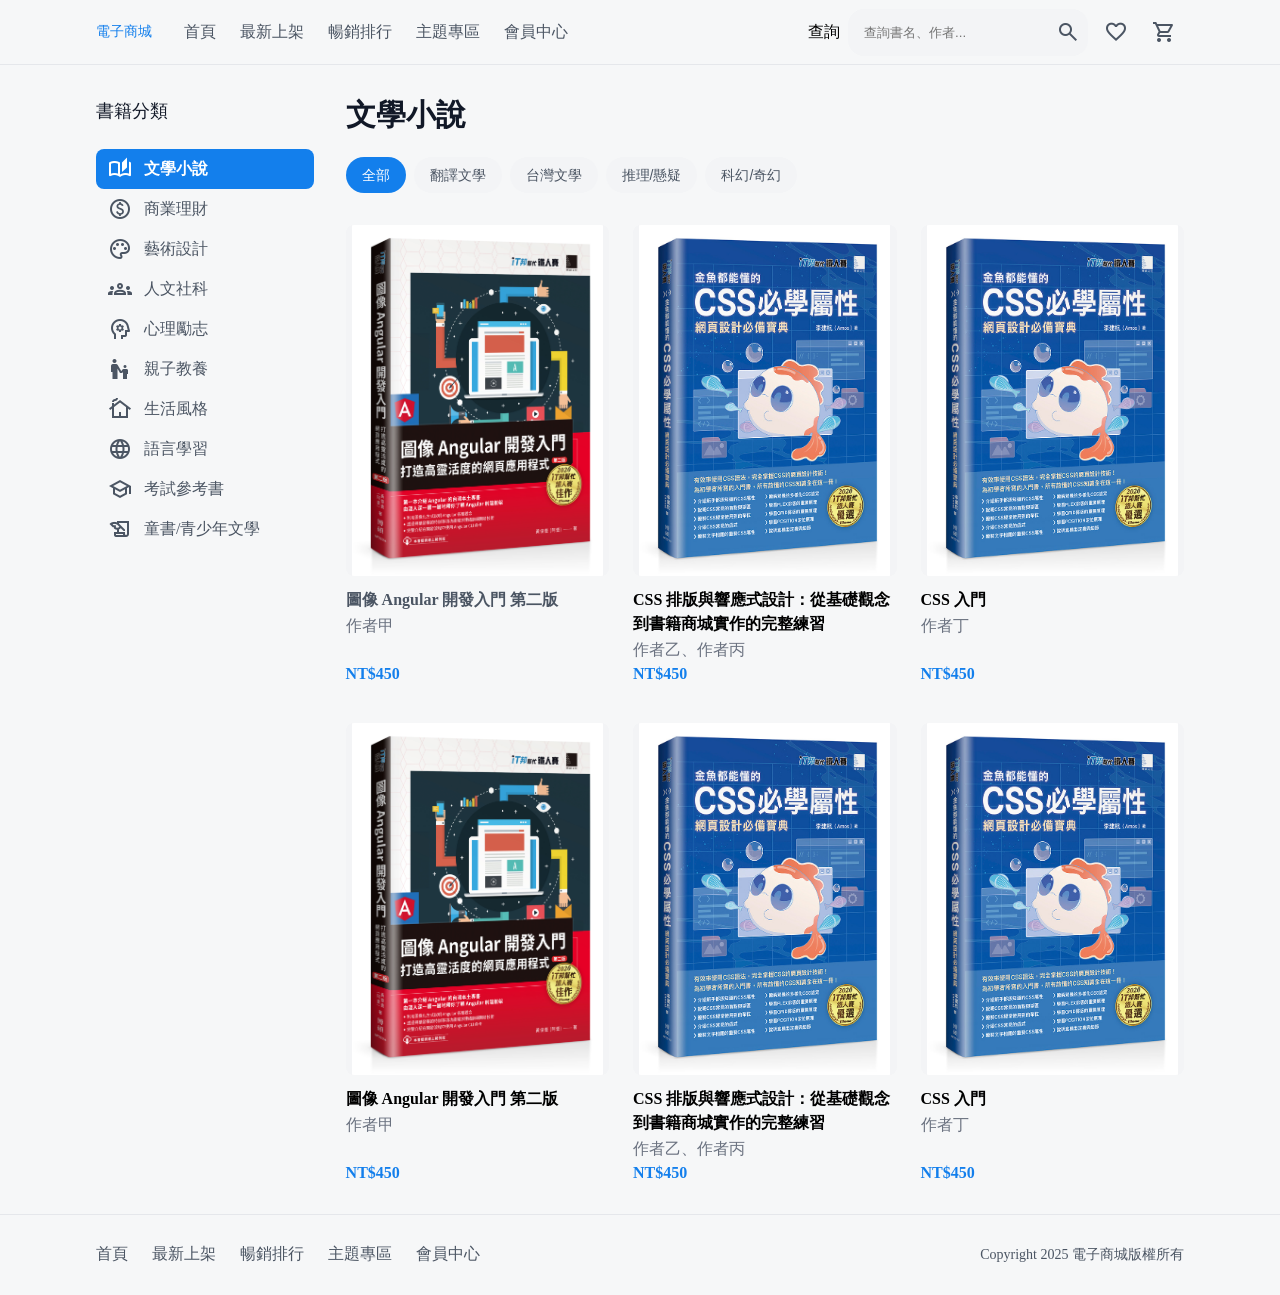
==== commit 1accbcf1: "fix(修改圖片名稱)" ====
--- a/src/index.html
+++ b/src/index.html
@@ -5,7 +5,7 @@
     <meta name="viewport" content="width=device-width, initial-scale=1.0" />
     <title>電子商城</title>
     <link rel="stylesheet" href="style.min.css" />
-    <link href="https://fonts.googleapis.com/css2?family=MaterialSymbolsOutlined" rel="stylesheet" />
+    <link href="https://fonts.googleapis.com/css2?family=Material+Symbols+Outlined" rel="stylesheet" />
   </head>
   <body>
     <section>
@@ -118,7 +118,7 @@
               </div>
               <div class="books">
                 <div>
-                  <img src="./assets/images/angular.jpg" alt="圖像 Angular 開發入門第二版封面" />
+                  <img src="./assets/images/Angular.jpg" alt="圖像 Angular 開發入門第二版封面" />
                  <h4><a href="./book.html">圖像 Angular 開發入門 第二版</a></h4>
                   <span>作者甲</span>
                   <span>NT$450</span>
@@ -136,7 +136,7 @@
                   <span>NT$450</span>
                 </div>
                 <div>
-                  <img src="./assets/images/angular.jpg" alt="圖像 Angular 開發入門第二版封面" />
+                  <img src="./assets/images/Angular.jpg" alt="圖像 Angular 開發入門第二版封面" />
                   <h4>圖像 Angular 開發入門 第二版</h4>
                   <span>作者甲</span>
                   <span>NT$450</span>
